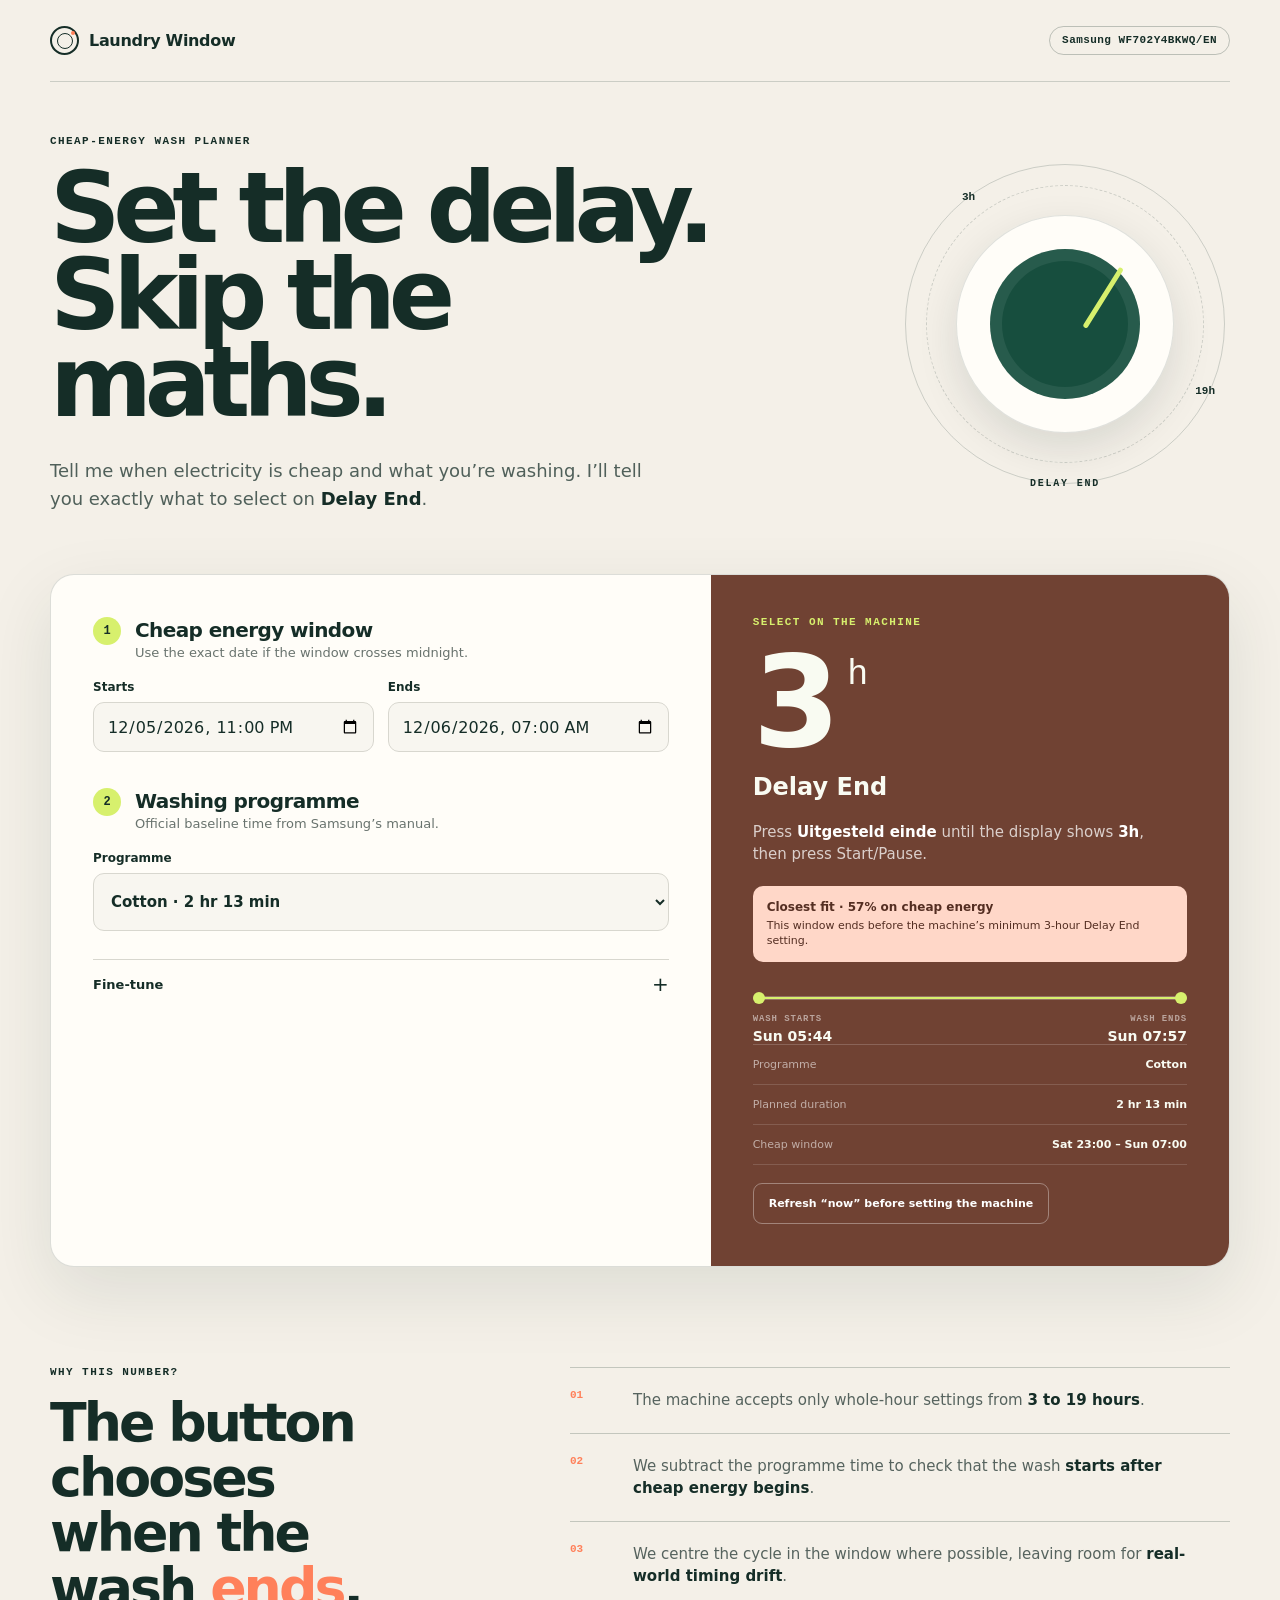
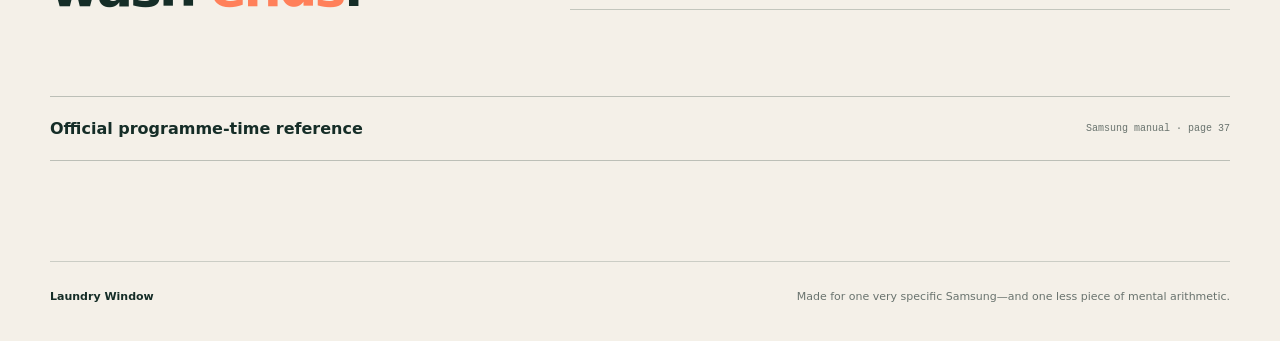
==== index.html @ 92930a82 "Initial release of Laundry Window" ====
<!doctype html>
<html lang="en">
<head>
  <meta charset="utf-8">
  <meta name="viewport" content="width=device-width, initial-scale=1">
  <meta name="description" content="Calculate the Delay End setting for a Samsung WF702Y4BKWQ/EN washing machine.">
  <meta name="theme-color" content="#174e3e">
  <title>Laundry Window · Samsung Delay End calculator</title>
  <link rel="stylesheet" href="styles.css">
  <script src="app.js" defer></script>
</head>
<body>
  <main>
    <header class="site-header">
      <a class="brand" href="#top" aria-label="Laundry Window home">
        <span class="brand-mark" aria-hidden="true"><i></i></span>
        Laundry Window
      </a>
      <span class="model-chip">Samsung WF702Y4BKWQ/EN</span>
    </header>

    <section class="hero" id="top">
      <div class="hero-copy">
        <p class="eyebrow">CHEAP-ENERGY WASH PLANNER</p>
        <h1>Set the delay.<br>Skip the maths.</h1>
        <p class="intro">Tell me when electricity is cheap and what you’re washing. I’ll tell you exactly what to select on <strong>Delay End</strong>.</p>
      </div>
      <div class="dial-art" aria-hidden="true">
        <span class="dial-label dial-label-top">3h</span>
        <span class="dial-label dial-label-right">19h</span>
        <div class="dial-ring"><span></span></div>
        <small>DELAY END</small>
      </div>
    </section>

    <section class="planner" aria-label="Delay End calculator">
      <form class="input-panel" id="planner-form">
        <div class="step-heading">
          <span>1</span>
          <div><h2>Cheap energy window</h2><p>Use the exact date if the window crosses midnight.</p></div>
        </div>
        <div class="field-grid">
          <label><span>Starts</span><input id="cheap-start" type="datetime-local" required></label>
          <label><span>Ends</span><input id="cheap-end" type="datetime-local" required></label>
        </div>

        <div class="step-heading programme-heading">
          <span>2</span>
          <div><h2>Washing programme</h2><p>Official baseline time from Samsung’s manual.</p></div>
        </div>
        <label class="programme-select"><span>Programme</span><select id="programme"></select></label>

        <button class="advanced-toggle" id="advanced-toggle" type="button" aria-expanded="false">Fine-tune <span aria-hidden="true">+</span></button>
        <div class="advanced-panel" id="advanced-panel" hidden>
          <div class="advanced-title"><h3>Make it match your machine</h3><p>Optional—defaults already work.</p></div>
          <label>
            <span>Setting the machine at</span>
            <div class="input-with-button"><input id="planning-time" type="datetime-local"><button id="use-now" type="button">Now</button></div>
          </label>
          <div class="field-grid compact">
            <label>
              <span>Your measured programme time</span>
              <div class="suffix-input"><input id="measured-time" type="number" min="1" max="600"><em>min</em></div>
              <small id="measured-note">Saved on this device.</small>
            </label>
            <label>
              <span>Edge safety margin</span>
              <select id="safety-margin"><option value="0">No margin</option><option value="10">10 minutes</option><option value="15" selected>15 minutes</option><option value="30">30 minutes</option></select>
            </label>
          </div>
          <label class="check-row">
            <input id="prewash" type="checkbox">
            <span><strong>Add prewash</strong><small>Samsung says this adds about 18 minutes.</small></span>
          </label>
        </div>
      </form>

      <aside class="result-panel" id="result" aria-live="polite">
        <p class="result-kicker">SELECT ON THE MACHINE</p>
        <div id="result-content">
          <div class="empty-result"><div class="empty-dial" aria-hidden="true">—</div><h2>Ready when you are</h2><p>Choose a valid window to see the Delay End setting.</p></div>
        </div>
      </aside>
    </section>

    <section class="how-it-works">
      <div><p class="eyebrow">WHY THIS NUMBER?</p><h2>The button chooses when the wash <em>ends</em>.</h2></div>
      <ol>
        <li><span>01</span><p>The machine accepts only whole-hour settings from <strong>3 to 19 hours</strong>.</p></li>
        <li><span>02</span><p>We subtract the programme time to check that the wash <strong>starts after cheap energy begins</strong>.</p></li>
        <li><span>03</span><p>We centre the cycle in the window where possible, leaving room for <strong>real-world timing drift</strong>.</p></li>
      </ol>
    </section>

    <details class="programme-reference">
      <summary><span>Official programme-time reference</span><small>Samsung manual · page 37</small></summary>
      <div class="reference-grid" id="reference-grid"></div>
      <p>Quick wash can be selected at 15, 20, 30, 40, 50 or 60 minutes. Actual times can vary with water pressure and temperature, load, fabric and selected options. Intensive wash extends every cycle; use the measured-time field when you use it. <a class="source-link" href="https://www.samsung.com/nl/support/model.WF702Y4BKWQ_EN/" rel="noreferrer">Official Samsung support page</a>.</p>
    </details>

    <footer><span>Laundry Window</span><p>Made for one very specific Samsung—and one less piece of mental arithmetic.</p></footer>
  </main>
</body>
</html>
---- styles.css ----
:root {
  --font-geist-sans: Inter, ui-sans-serif, system-ui, -apple-system, BlinkMacSystemFont, "Segoe UI", sans-serif;
  --font-geist-mono: "SFMono-Regular", Consolas, "Liberation Mono", monospace;
  --paper: #f4f0e8;
  --card: #fffdf8;
  --ink: #152d27;
  --muted: #69736e;
  --line: #d8d7cf;
  --green: #174e3e;
  --lime: #d7f06d;
  --orange: #ff805a;
  --warning: #ffd7c8;
}

* { box-sizing: border-box; }
html { scroll-behavior: smooth; }
body { margin: 0; background: var(--paper); color: var(--ink); font-family: var(--font-geist-sans), Arial, sans-serif; }
button, input, select { font: inherit; }
button, select { cursor: pointer; }
main { min-height: 100vh; overflow: hidden; }

.site-header { width: min(1180px, calc(100% - 40px)); margin: 0 auto; padding: 26px 0; display: flex; align-items: center; justify-content: space-between; border-bottom: 1px solid rgba(21,45,39,.18); }
.brand { color: var(--ink); text-decoration: none; font-weight: 750; display: inline-flex; align-items: center; gap: 10px; letter-spacing: -.02em; }
.brand-mark { width: 29px; height: 29px; border: 2px solid currentColor; border-radius: 50%; display: grid; place-items: center; }
.brand-mark::before { content: ""; width: 14px; height: 14px; border: 1.5px solid currentColor; border-radius: 50%; }
.brand-mark i { position: absolute; width: 4px; height: 4px; background: var(--orange); border-radius: 50%; transform: translate(8px,-8px); }
.model-chip { padding: 8px 12px; border: 1px solid rgba(21,45,39,.25); border-radius: 999px; font: 600 11px/1 var(--font-geist-mono), monospace; letter-spacing: .04em; }

.hero { width: min(1180px, calc(100% - 40px)); min-height: 400px; margin: 0 auto; display: grid; grid-template-columns: 1fr 420px; align-items: center; gap: 60px; padding: 54px 0 62px; }
.eyebrow, .result-kicker { margin: 0 0 18px; font: 700 11px/1 var(--font-geist-mono), monospace; letter-spacing: .13em; }
.hero h1 { margin: 0; max-width: 760px; font-size: clamp(54px, 8vw, 98px); line-height: .89; letter-spacing: -.075em; font-weight: 680; }
.intro { max-width: 610px; margin: 30px 0 0; color: #50605a; font-size: 18px; line-height: 1.55; }
.intro strong { color: var(--ink); }
.dial-art { justify-self: end; width: 330px; height: 330px; position: relative; display: grid; place-items: center; }
.dial-art::before, .dial-art::after { content: ""; position: absolute; border-radius: 50%; border: 1px solid rgba(21,45,39,.18); }
.dial-art::before { inset: 5px; }
.dial-art::after { inset: 26px; border-style: dashed; }
.dial-ring { width: 218px; height: 218px; border-radius: 50%; background: var(--card); box-shadow: 0 15px 40px rgba(21,45,39,.12), inset 0 0 0 1px rgba(21,45,39,.13); display: grid; place-items: center; }
.dial-ring::before { content: ""; width: 150px; height: 150px; border-radius: 50%; background: var(--green); box-shadow: inset 0 0 0 12px rgba(255,255,255,.07); }
.dial-ring span { position: absolute; width: 5px; height: 70px; border-radius: 8px; background: var(--lime); transform: translateY(-37px) rotate(32deg); transform-origin: 50% 106px; }
.dial-art small { position: absolute; bottom: 0; font: 700 10px var(--font-geist-mono), monospace; letter-spacing: .18em; }
.dial-label { position: absolute; font: 600 11px var(--font-geist-mono), monospace; }
.dial-label-top { top: 32px; left: 62px; }
.dial-label-right { right: 15px; bottom: 92px; }

.planner { width: min(1180px, calc(100% - 40px)); margin: 0 auto 100px; display: grid; grid-template-columns: minmax(0, 1.12fr) minmax(370px, .88fr); background: var(--card); border: 1px solid rgba(21,45,39,.15); border-radius: 24px; box-shadow: 0 25px 70px rgba(21,45,39,.10); overflow: hidden; }
.input-panel { padding: 42px; }
.step-heading { display: flex; align-items: flex-start; gap: 14px; margin-bottom: 20px; }
.step-heading > span { width: 28px; height: 28px; flex: 0 0 auto; border-radius: 50%; background: var(--lime); display: grid; place-items: center; font: 700 12px var(--font-geist-mono), monospace; }
.step-heading h2 { margin: 1px 0 3px; font-size: 20px; letter-spacing: -.03em; }
.step-heading p { margin: 0; color: var(--muted); font-size: 13px; }
.programme-heading { margin-top: 36px; }
.field-grid { display: grid; grid-template-columns: 1fr 1fr; gap: 14px; }
label > span, .programme-select > span { display: block; margin-bottom: 8px; font-size: 12px; font-weight: 700; }
input, select { width: 100%; min-height: 50px; color: var(--ink); background: #f8f6f0; border: 1px solid var(--line); border-radius: 11px; padding: 0 13px; outline: none; transition: border-color .2s, box-shadow .2s; }
input:focus, select:focus { border-color: var(--green); box-shadow: 0 0 0 3px rgba(23,78,62,.12); }
.programme-select { display: block; }
.programme-select select { min-height: 58px; font-weight: 650; font-size: 15px; }
.advanced-toggle { width: 100%; margin-top: 28px; padding: 17px 0 5px; display: flex; justify-content: space-between; color: var(--ink); background: transparent; border: 0; border-top: 1px solid var(--line); font-size: 13px; font-weight: 700; text-align: left; }
.advanced-toggle span { font-size: 20px; line-height: .7; font-weight: 400; }
.advanced-panel { margin-top: 14px; padding: 22px; border-radius: 14px; background: #eeece4; display: grid; gap: 20px; }
.advanced-title h3 { margin: 0 0 3px; font-size: 15px; }
.advanced-title p { margin: 0; color: var(--muted); font-size: 12px; }
.input-with-button { display: grid; grid-template-columns: 1fr auto; gap: 8px; }
.input-with-button button { padding: 0 17px; border: 1px solid var(--green); color: var(--green); background: transparent; border-radius: 10px; font-size: 12px; font-weight: 700; }
.compact label small { display: block; color: var(--muted); margin-top: 6px; font-size: 10px; line-height: 1.35; }
.suffix-input { position: relative; }
.suffix-input input { padding-right: 48px; }
.suffix-input em { position: absolute; right: 14px; top: 17px; color: var(--muted); font: normal 11px var(--font-geist-mono), monospace; }
.check-row { display: flex; gap: 10px; align-items: flex-start; }
.check-row input { width: 18px; min-height: 18px; margin-top: 1px; accent-color: var(--green); }
.check-row > span { margin: 0; }
.check-row strong, .check-row small { display: block; }
.check-row strong { font-size: 12px; }
.check-row small { margin-top: 3px; color: var(--muted); font-size: 10px; }

.result-panel { min-height: 640px; padding: 42px; color: #f9fbf2; background: var(--green); display: flex; flex-direction: column; }
.result-panel.result-warning { background: #704233; }
.result-kicker { color: var(--lime); }
.delay-readout { margin: 8px 0 0; display: flex; align-items: flex-start; letter-spacing: -.07em; }
.delay-readout strong { font-size: 126px; line-height: .78; font-weight: 670; }
.delay-readout span { margin: 4px 0 0 8px; font: 500 35px/1 var(--font-geist-mono), monospace; }
.result-panel > h2 { margin: 6px 0 17px; font-size: 28px; letter-spacing: -.04em; }
.instruction { margin: 0; max-width: 420px; color: rgba(255,255,255,.75); font-size: 15px; line-height: 1.5; }
.instruction strong { color: white; }
.warning-box { margin: 20px 0 0; padding: 14px; background: var(--warning); color: #542e22; border-radius: 10px; display: grid; gap: 4px; }
.warning-box strong { font-size: 12px; }
.warning-box span { font-size: 11px; line-height: 1.4; }
.timeline { margin-top: 34px; }
.timeline-track { height: 4px; background: rgba(255,255,255,.25); border-radius: 5px; position: relative; }
.timeline-track::before, .timeline-track::after { content: ""; position: absolute; top: -4px; width: 12px; height: 12px; background: var(--lime); border-radius: 50%; }
.timeline-track::before { left: 0; }.timeline-track::after { right: 0; }
.timeline-track span { position: absolute; left: 8px; right: 8px; top: 1px; height: 2px; background: var(--lime); }
.timeline-labels { display: flex; justify-content: space-between; margin-top: 14px; }
.timeline-labels > span { display: grid; gap: 4px; }
.timeline-labels > span:last-child { text-align: right; }
.timeline-labels small { color: rgba(255,255,255,.52); font: 700 9px var(--font-geist-mono), monospace; letter-spacing: .1em; }
.timeline-labels strong { font-size: 14px; }
.summary-list { margin: auto 0 0; border-top: 1px solid rgba(255,255,255,.18); }
.summary-list div { display: flex; justify-content: space-between; gap: 20px; padding: 13px 0; border-bottom: 1px solid rgba(255,255,255,.14); }
.summary-list dt { color: rgba(255,255,255,.57); font-size: 11px; }
.summary-list dd { margin: 0; text-align: right; font-size: 11px; font-weight: 650; }
.refresh-button { margin-top: 18px; padding: 13px 15px; border: 1px solid rgba(255,255,255,.35); border-radius: 9px; background: transparent; color: white; font-size: 11px; font-weight: 700; }
.refresh-button:hover { background: rgba(255,255,255,.08); }
.empty-result { margin: auto 0; text-align: center; }
.empty-dial { width: 170px; height: 170px; margin: 0 auto 28px; border: 1px dashed rgba(255,255,255,.4); border-radius: 50%; display: grid; place-items: center; color: var(--lime); font-size: 50px; }
.empty-result h2 { margin: 0 0 9px; font-size: 25px; }
.empty-result p { margin: 0 auto; max-width: 320px; color: rgba(255,255,255,.65); font-size: 13px; line-height: 1.5; }

.how-it-works { width: min(1180px, calc(100% - 40px)); margin: 0 auto 80px; display: grid; grid-template-columns: .8fr 1.2fr; gap: 80px; }
.how-it-works h2 { margin: 0; max-width: 390px; font-size: clamp(32px, 4.2vw, 54px); line-height: 1.02; letter-spacing: -.055em; }
.how-it-works h2 em { color: var(--orange); font-style: normal; }
.how-it-works ol { list-style: none; padding: 0; margin: 0; border-top: 1px solid rgba(21,45,39,.22); }
.how-it-works li { display: grid; grid-template-columns: 45px 1fr; gap: 18px; padding: 21px 0; border-bottom: 1px solid rgba(21,45,39,.22); }
.how-it-works li > span { color: var(--orange); font: 700 11px var(--font-geist-mono), monospace; }
.how-it-works li p { margin: 0; max-width: 560px; color: #56635e; font-size: 15px; line-height: 1.5; }
.how-it-works li strong { color: var(--ink); }

.programme-reference { width: min(1180px, calc(100% - 40px)); margin: 0 auto 100px; border-top: 1px solid rgba(21,45,39,.25); border-bottom: 1px solid rgba(21,45,39,.25); }
.programme-reference summary { padding: 22px 0; display: flex; justify-content: space-between; align-items: center; cursor: pointer; list-style: none; font-weight: 700; }
.programme-reference summary::-webkit-details-marker { display: none; }
.programme-reference summary small { color: var(--muted); font: 500 10px var(--font-geist-mono), monospace; }
.reference-grid { display: grid; grid-template-columns: repeat(3, 1fr); border-top: 1px solid rgba(21,45,39,.16); }
.reference-grid div { padding: 13px 12px 13px 0; display: flex; justify-content: space-between; border-bottom: 1px solid rgba(21,45,39,.1); font-size: 12px; }
.reference-grid div:nth-child(3n+2) { padding-left: 12px; border-left: 1px solid rgba(21,45,39,.1); }
.reference-grid div:nth-child(3n) { padding-left: 12px; border-left: 1px solid rgba(21,45,39,.1); }
.programme-reference > p { max-width: 850px; margin: 20px 0 24px; color: var(--muted); font-size: 12px; line-height: 1.55; }

footer { width: min(1180px, calc(100% - 40px)); margin: 0 auto; padding: 28px 0 38px; border-top: 1px solid rgba(21,45,39,.18); display: flex; justify-content: space-between; gap: 20px; font-size: 11px; }
footer span { font-weight: 750; } footer p { margin: 0; color: var(--muted); }

@media (max-width: 900px) {
  .hero { grid-template-columns: 1fr 280px; }.dial-art { width: 260px; height: 260px; transform: scale(.9); }
  .planner { grid-template-columns: 1fr; }.result-panel { min-height: 610px; }
  .how-it-works { grid-template-columns: 1fr; gap: 40px; }
}

@media (max-width: 680px) {
  .site-header, .hero, .planner, .how-it-works, .programme-reference, footer { width: min(100% - 28px, 1180px); }
  .site-header { padding: 18px 0; }.model-chip { display: none; }
  .hero { min-height: auto; grid-template-columns: 1fr; padding: 46px 0; }.hero h1 { font-size: 58px; }.intro { font-size: 16px; margin-top: 24px; }.dial-art { display: none; }
  .planner { border-radius: 17px; margin-bottom: 70px; }.input-panel, .result-panel { padding: 27px 22px; }.field-grid { grid-template-columns: 1fr; }.programme-heading { margin-top: 30px; }
  .result-panel { min-height: 600px; }.delay-readout strong { font-size: 110px; }
  .how-it-works { margin-bottom: 60px; }.how-it-works h2 { font-size: 38px; }
  .reference-grid { grid-template-columns: 1fr; }.reference-grid div:nth-child(n) { padding-left: 0; border-left: 0; }
  .programme-reference summary { align-items: flex-start; gap: 10px; }.programme-reference summary small { text-align: right; }
  footer { display: block; }footer p { margin-top: 7px; line-height: 1.5; }
}

@media (prefers-reduced-motion: reduce) { html { scroll-behavior: auto; } }

[hidden] { display: none !important; }
.source-link { color: var(--green); font-weight: 700; }
.result-panel .source-link { color: var(--lime); }
.manual-error { margin-top: 18px; padding: 14px; border-radius: 10px; background: var(--warning); color: #542e22; font-size: 12px; line-height: 1.45; }
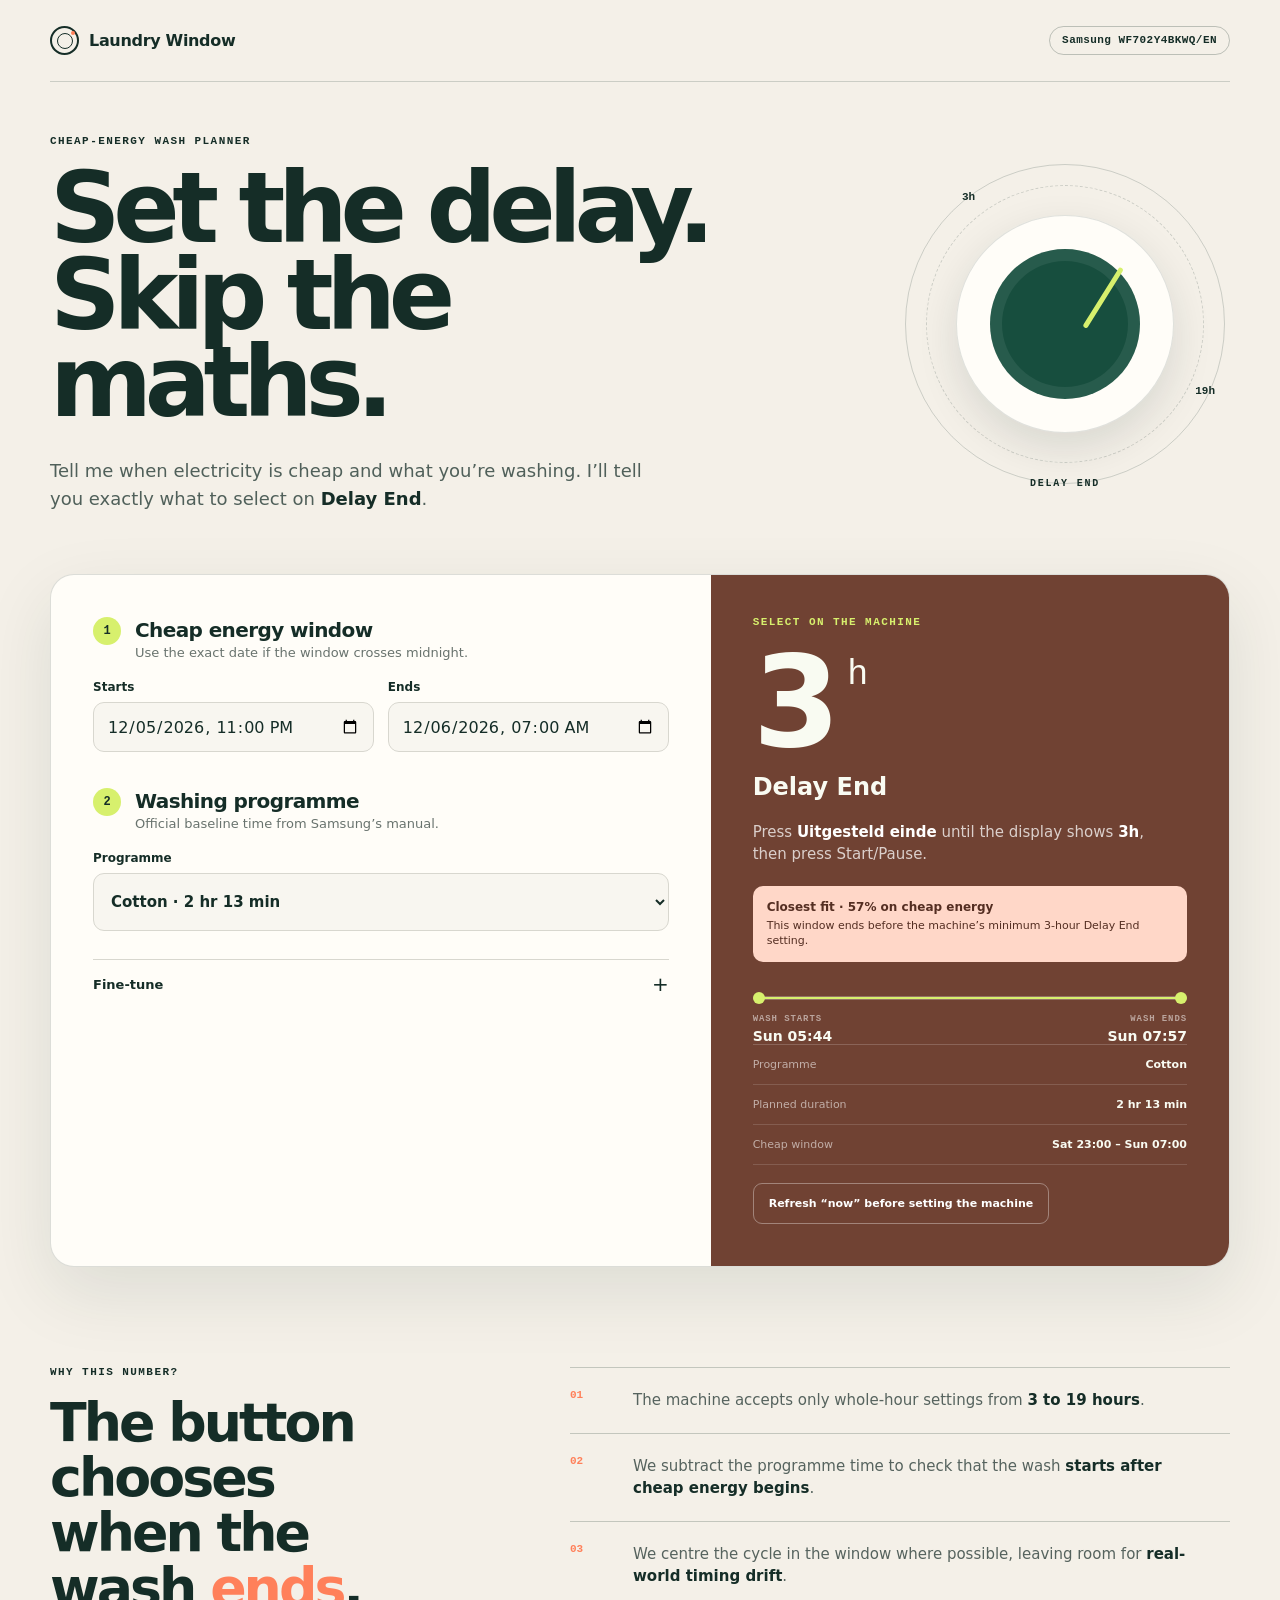
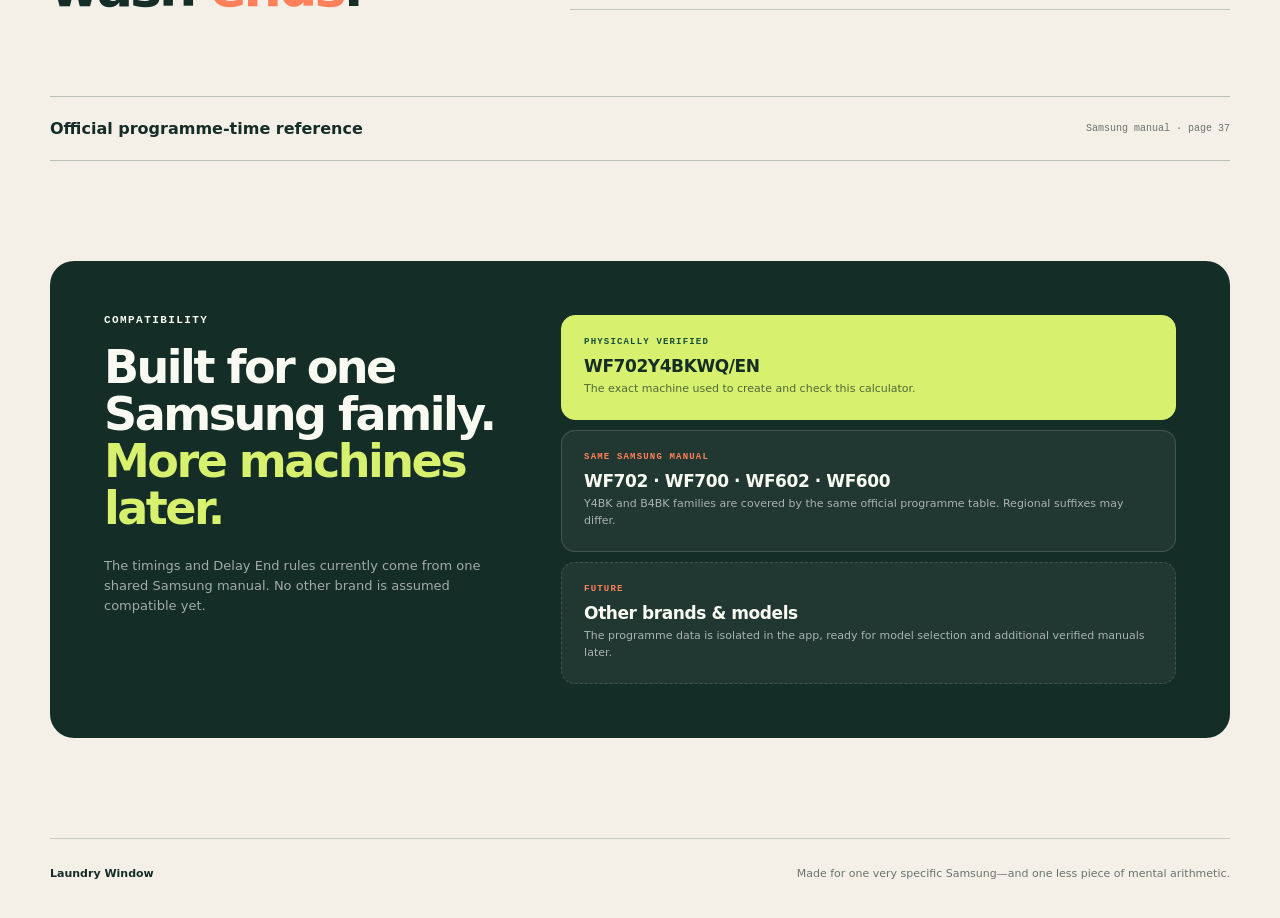
==== commit ccd63145: "Add compatibility details and site screenshots" ====
--- a/index.html
+++ b/index.html
@@ -98,6 +98,31 @@
       <p>Quick wash can be selected at 15, 20, 30, 40, 50 or 60 minutes. Actual times can vary with water pressure and temperature, load, fabric and selected options. Intensive wash extends every cycle; use the measured-time field when you use it. <a class="source-link" href="https://www.samsung.com/nl/support/model.WF702Y4BKWQ_EN/" rel="noreferrer">Official Samsung support page</a>.</p>
     </details>
 
+    <section class="compatibility-section" aria-labelledby="compatibility-heading">
+      <div class="compatibility-intro">
+        <p class="eyebrow">COMPATIBILITY</p>
+        <h2 id="compatibility-heading">Built for one Samsung family.<br><em>More machines later.</em></h2>
+        <p>The timings and Delay End rules currently come from one shared Samsung manual. No other brand is assumed compatible yet.</p>
+      </div>
+      <div class="compatibility-cards">
+        <article class="compat-card verified-card">
+          <span class="compat-status">PHYSICALLY VERIFIED</span>
+          <h3>WF702Y4BKWQ/EN</h3>
+          <p>The exact machine used to create and check this calculator.</p>
+        </article>
+        <article class="compat-card">
+          <span class="compat-status">SAME SAMSUNG MANUAL</span>
+          <h3>WF702 · WF700 · WF602 · WF600</h3>
+          <p>Y4BK and B4BK families are covered by the same official programme table. Regional suffixes may differ.</p>
+        </article>
+        <article class="compat-card future-card">
+          <span class="compat-status">FUTURE</span>
+          <h3>Other brands &amp; models</h3>
+          <p>The programme data is isolated in the app, ready for model selection and additional verified manuals later.</p>
+        </article>
+      </div>
+    </section>
+
     <footer><span>Laundry Window</span><p>Made for one very specific Samsung—and one less piece of mental arithmetic.</p></footer>
   </main>
 </body>
--- a/styles.css
+++ b/styles.css
@@ -126,17 +126,31 @@
 .reference-grid div:nth-child(3n) { padding-left: 12px; border-left: 1px solid rgba(21,45,39,.1); }
 .programme-reference > p { max-width: 850px; margin: 20px 0 24px; color: var(--muted); font-size: 12px; line-height: 1.55; }
 
+.compatibility-section { width: min(1180px, calc(100% - 40px)); margin: 0 auto 100px; padding: 54px; border-radius: 24px; color: #f9fbf2; background: var(--ink); display: grid; grid-template-columns: .78fr 1.22fr; gap: 64px; }
+.compatibility-intro h2 { margin: 0; font-size: clamp(30px, 3.6vw, 48px); line-height: 1.02; letter-spacing: -.055em; }
+.compatibility-intro h2 em { color: var(--lime); font-style: normal; }
+.compatibility-intro > p:last-child { margin: 24px 0 0; color: rgba(255,255,255,.6); font-size: 13px; line-height: 1.55; }
+.compatibility-cards { display: grid; gap: 10px; }
+.compat-card { padding: 22px; border: 1px solid rgba(255,255,255,.15); border-radius: 14px; background: rgba(255,255,255,.055); }
+.compat-card.verified-card { color: var(--ink); background: var(--lime); border-color: var(--lime); }
+.compat-card.future-card { border-style: dashed; }
+.compat-status { display: block; margin-bottom: 9px; color: var(--orange); font: 700 9px/1 var(--font-geist-mono), monospace; letter-spacing: .13em; }
+.verified-card .compat-status { color: var(--green); }
+.compat-card h3 { margin: 0 0 5px; font-size: 17px; letter-spacing: -.025em; }
+.compat-card p { margin: 0; color: rgba(255,255,255,.62); font-size: 11px; line-height: 1.5; }
+.verified-card p { color: rgba(21,45,39,.7); }
+
 footer { width: min(1180px, calc(100% - 40px)); margin: 0 auto; padding: 28px 0 38px; border-top: 1px solid rgba(21,45,39,.18); display: flex; justify-content: space-between; gap: 20px; font-size: 11px; }
 footer span { font-weight: 750; } footer p { margin: 0; color: var(--muted); }
 
 @media (max-width: 900px) {
   .hero { grid-template-columns: 1fr 280px; }.dial-art { width: 260px; height: 260px; transform: scale(.9); }
   .planner { grid-template-columns: 1fr; }.result-panel { min-height: 610px; }
-  .how-it-works { grid-template-columns: 1fr; gap: 40px; }
+  .how-it-works, .compatibility-section { grid-template-columns: 1fr; gap: 40px; }
 }
 
 @media (max-width: 680px) {
-  .site-header, .hero, .planner, .how-it-works, .programme-reference, footer { width: min(100% - 28px, 1180px); }
+  .site-header, .hero, .planner, .how-it-works, .programme-reference, .compatibility-section, footer { width: min(100% - 28px, 1180px); }
   .site-header { padding: 18px 0; }.model-chip { display: none; }
   .hero { min-height: auto; grid-template-columns: 1fr; padding: 46px 0; }.hero h1 { font-size: 58px; }.intro { font-size: 16px; margin-top: 24px; }.dial-art { display: none; }
   .planner { border-radius: 17px; margin-bottom: 70px; }.input-panel, .result-panel { padding: 27px 22px; }.field-grid { grid-template-columns: 1fr; }.programme-heading { margin-top: 30px; }
@@ -144,6 +158,7 @@
   .how-it-works { margin-bottom: 60px; }.how-it-works h2 { font-size: 38px; }
   .reference-grid { grid-template-columns: 1fr; }.reference-grid div:nth-child(n) { padding-left: 0; border-left: 0; }
   .programme-reference summary { align-items: flex-start; gap: 10px; }.programme-reference summary small { text-align: right; }
+  .compatibility-section { padding: 30px 22px; border-radius: 17px; margin-bottom: 70px; }.compatibility-intro h2 { font-size: 36px; }
   footer { display: block; }footer p { margin-top: 7px; line-height: 1.5; }
 }
 
